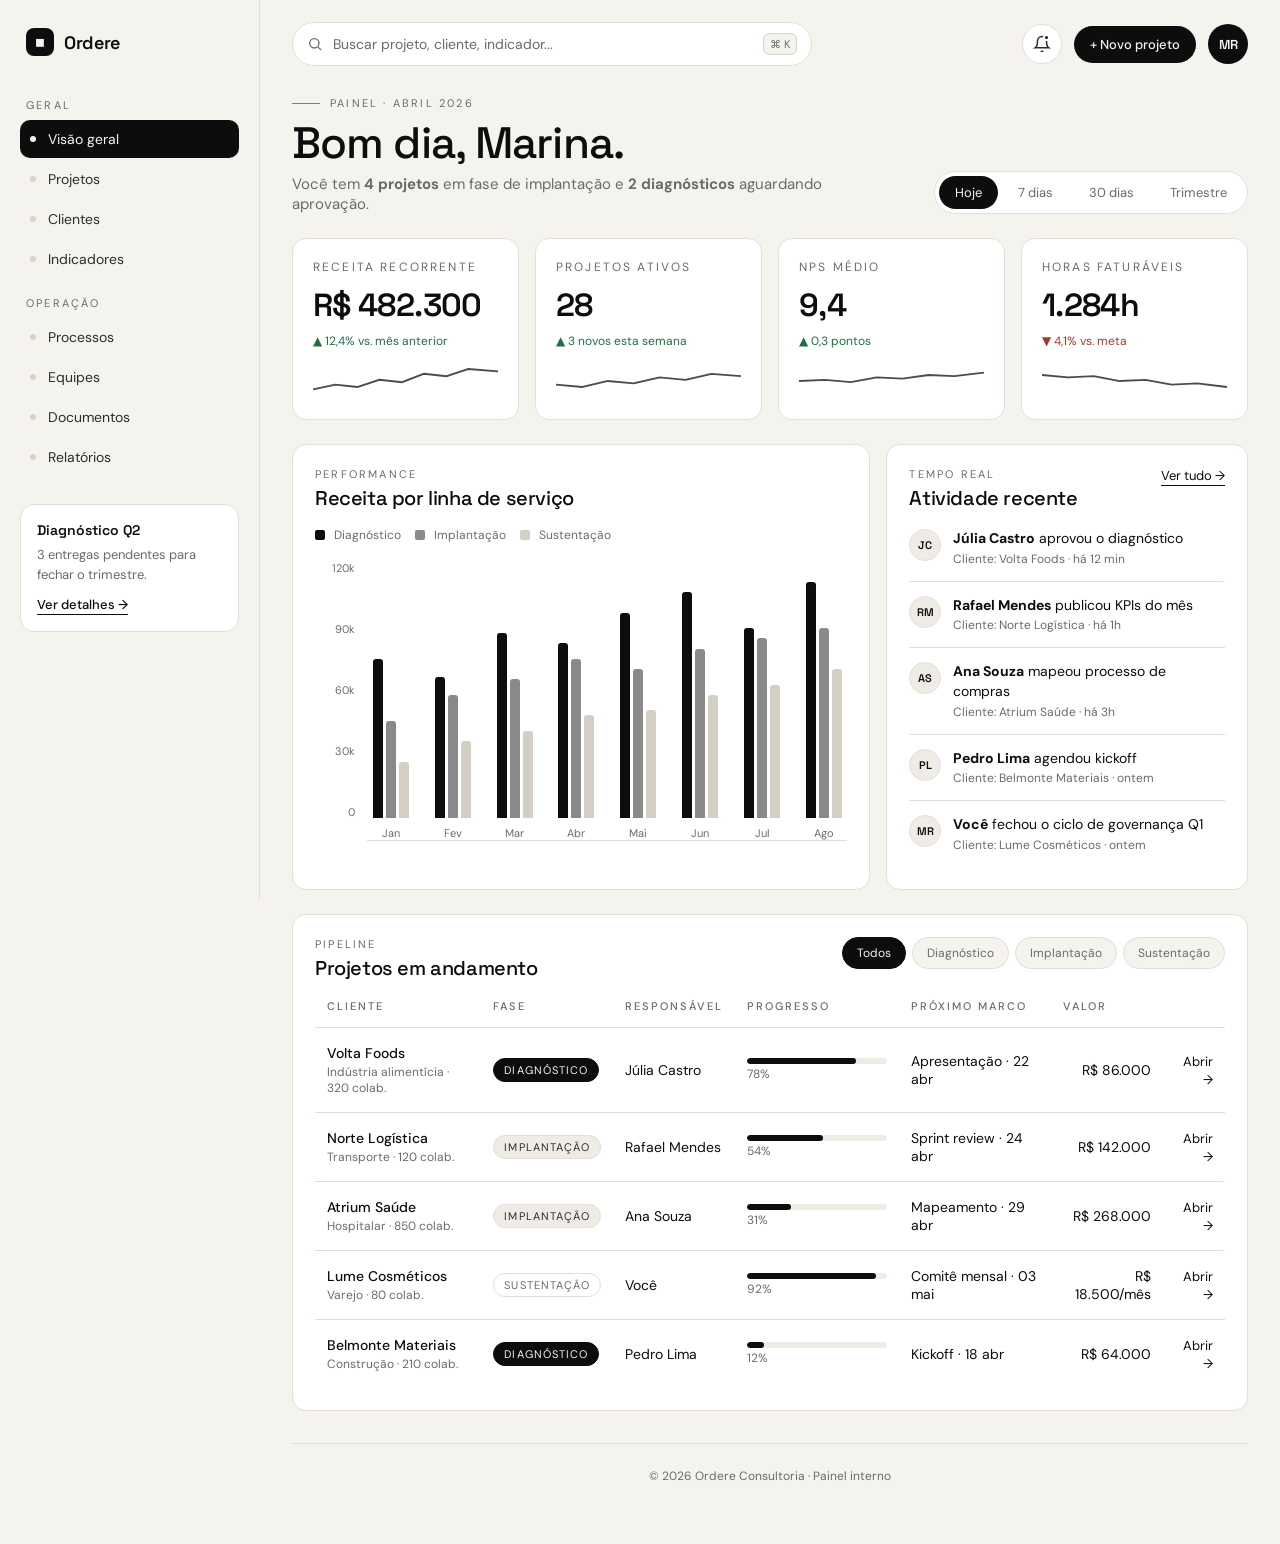
==== desboard.html @ 83d7f64b "feat: primeiro commit do projeto" ====
<!DOCTYPE html>
<html lang="pt-BR">
<head>
  <meta charset="UTF-8" />
  <meta name="viewport" content="width=device-width, initial-scale=1.0" />
  <title>Ordere — Dashboard</title>
  <link rel="preconnect" href="https://fonts.googleapis.com">
  <link rel="preconnect" href="https://fonts.gstatic.com" crossorigin>
  <link href="https://fonts.googleapis.com/css2?family=DM+Sans:wght@400;500;600&family=Space+Grotesk:wght@400;500;600;700&display=swap" rel="stylesheet">
  <link rel="stylesheet" href="css/desboard.css" />
</head>
<body>
  <div class="app">
    <!-- Sidebar -->
    <aside class="sidebar">
      <div class="brand">
        <div class="brand-mark">◼</div>
        <span class="brand-name">Ordere</span>
      </div>

      <div class="side-section">
        <div class="side-label">Geral</div>
        <nav class="side-nav">
          <a href="#" class="side-link active">
            <span class="dot"></span> Visão geral
          </a>
          <a href="#" class="side-link">
            <span class="dot"></span> Projetos
          </a>
          <a href="#" class="side-link">
            <span class="dot"></span> Clientes
          </a>
          <a href="#" class="side-link">
            <span class="dot"></span> Indicadores
          </a>
        </nav>
      </div>

      <div class="side-section">
        <div class="side-label">Operação</div>
        <nav class="side-nav">
          <a href="#" class="side-link">
            <span class="dot"></span> Processos
          </a>
          <a href="#" class="side-link">
            <span class="dot"></span> Equipes
          </a>
          <a href="#" class="side-link">
            <span class="dot"></span> Documentos
          </a>
          <a href="#" class="side-link">
            <span class="dot"></span> Relatórios
          </a>
        </nav>
      </div>

      <div class="side-card">
        <div class="side-card-title">Diagnóstico Q2</div>
        <p class="side-card-text">3 entregas pendentes para fechar o trimestre.</p>
        <a href="#" class="side-card-link">Ver detalhes →</a>
      </div>
    </aside>

    <!-- Main -->
    <main class="main">
      <!-- Topbar -->
      <header class="topbar">
        <div class="search">
          <svg width="16" height="16" viewBox="0 0 24 24" fill="none" stroke="currentColor" stroke-width="2">
            <circle cx="11" cy="11" r="7"/><path d="m21 21-4.3-4.3"/>
          </svg>
          <input type="text" placeholder="Buscar projeto, cliente, indicador..." />
          <kbd>⌘ K</kbd>
        </div>
        <div class="topbar-actions">
          <button class="icon-btn" aria-label="Notificações">
            <svg width="18" height="18" viewBox="0 0 24 24" fill="none" stroke="currentColor" stroke-width="2">
              <path d="M6 8a6 6 0 0 1 12 0c0 7 3 9 3 9H3s3-2 3-9"/><path d="M10.3 21a1.94 1.94 0 0 0 3.4 0"/>
            </svg>
            <span class="badge"></span>
          </button>
          <button class="btn-primary">+ Novo projeto</button>
          <div class="avatar">MR</div>
        </div>
      </header>

      <!-- Page header -->
      <section class="page-header">
        <div>
          <div class="eyebrow"><span class="rule"></span> Painel · Abril 2026</div>
          <h1 class="page-title">Bom dia, Marina.</h1>
          <p class="page-sub">Você tem <strong>4 projetos</strong> em fase de implantação e <strong>2 diagnósticos</strong> aguardando aprovação.</p>
        </div>
        <div class="page-tabs">
          <button class="tab active">Hoje</button>
          <button class="tab">7 dias</button>
          <button class="tab">30 dias</button>
          <button class="tab">Trimestre</button>
        </div>
      </section>

      <!-- KPI Grid -->
      <section class="kpi-grid">
        <article class="kpi">
          <div class="kpi-label">Receita recorrente</div>
          <div class="kpi-value">R$ 482.300</div>
          <div class="kpi-delta up">▲ 12,4% vs. mês anterior</div>
          <svg class="spark" viewBox="0 0 100 30" preserveAspectRatio="none">
            <polyline points="0,22 12,18 24,20 36,14 48,16 60,9 72,11 84,5 100,7" fill="none" stroke="currentColor" stroke-width="1.5"/>
          </svg>
        </article>

        <article class="kpi">
          <div class="kpi-label">Projetos ativos</div>
          <div class="kpi-value">28</div>
          <div class="kpi-delta up">▲ 3 novos esta semana</div>
          <svg class="spark" viewBox="0 0 100 30" preserveAspectRatio="none">
            <polyline points="0,18 14,20 28,15 42,17 56,12 70,14 84,9 100,11" fill="none" stroke="currentColor" stroke-width="1.5"/>
          </svg>
        </article>

        <article class="kpi">
          <div class="kpi-label">NPS médio</div>
          <div class="kpi-value">9,4</div>
          <div class="kpi-delta up">▲ 0,3 pontos</div>
          <svg class="spark" viewBox="0 0 100 30" preserveAspectRatio="none">
            <polyline points="0,15 14,14 28,16 42,12 56,13 70,10 84,11 100,8" fill="none" stroke="currentColor" stroke-width="1.5"/>
          </svg>
        </article>

        <article class="kpi">
          <div class="kpi-label">Horas faturáveis</div>
          <div class="kpi-value">1.284h</div>
          <div class="kpi-delta down">▼ 4,1% vs. meta</div>
          <svg class="spark" viewBox="0 0 100 30" preserveAspectRatio="none">
            <polyline points="0,10 14,12 28,11 42,15 56,14 70,18 84,17 100,20" fill="none" stroke="currentColor" stroke-width="1.5"/>
          </svg>
        </article>
      </section>

      <!-- Two-column -->
      <section class="cols">
        <!-- Chart card -->
        <article class="card chart-card">
          <header class="card-head">
            <div>
              <div class="card-eyebrow">Performance</div>
              <h2 class="card-title">Receita por linha de serviço</h2>
            </div>
            <div class="legend">
              <span><i style="background:#0d0d0d"></i> Diagnóstico</span>
              <span><i style="background:#8a8a8a"></i> Implantação</span>
              <span><i style="background:#d4cfc4"></i> Sustentação</span>
            </div>
          </header>

          <div class="chart">
            <div class="y-axis">
              <span>120k</span><span>90k</span><span>60k</span><span>30k</span><span>0</span>
            </div>
            <div class="bars">
              <div class="bar-group"><div class="bar" style="--h:62%;background:#0d0d0d"></div><div class="bar" style="--h:38%;background:#8a8a8a"></div><div class="bar" style="--h:22%;background:#d4cfc4"></div><span class="x">Jan</span></div>
              <div class="bar-group"><div class="bar" style="--h:55%;background:#0d0d0d"></div><div class="bar" style="--h:48%;background:#8a8a8a"></div><div class="bar" style="--h:30%;background:#d4cfc4"></div><span class="x">Fev</span></div>
              <div class="bar-group"><div class="bar" style="--h:72%;background:#0d0d0d"></div><div class="bar" style="--h:54%;background:#8a8a8a"></div><div class="bar" style="--h:34%;background:#d4cfc4"></div><span class="x">Mar</span></div>
              <div class="bar-group"><div class="bar" style="--h:68%;background:#0d0d0d"></div><div class="bar" style="--h:62%;background:#8a8a8a"></div><div class="bar" style="--h:40%;background:#d4cfc4"></div><span class="x">Abr</span></div>
              <div class="bar-group"><div class="bar" style="--h:80%;background:#0d0d0d"></div><div class="bar" style="--h:58%;background:#8a8a8a"></div><div class="bar" style="--h:42%;background:#d4cfc4"></div><span class="x">Mai</span></div>
              <div class="bar-group"><div class="bar" style="--h:88%;background:#0d0d0d"></div><div class="bar" style="--h:66%;background:#8a8a8a"></div><div class="bar" style="--h:48%;background:#d4cfc4"></div><span class="x">Jun</span></div>
              <div class="bar-group"><div class="bar" style="--h:74%;background:#0d0d0d"></div><div class="bar" style="--h:70%;background:#8a8a8a"></div><div class="bar" style="--h:52%;background:#d4cfc4"></div><span class="x">Jul</span></div>
              <div class="bar-group"><div class="bar" style="--h:92%;background:#0d0d0d"></div><div class="bar" style="--h:74%;background:#8a8a8a"></div><div class="bar" style="--h:58%;background:#d4cfc4"></div><span class="x">Ago</span></div>
            </div>
          </div>
        </article>

        <!-- Activity -->
        <article class="card activity-card">
          <header class="card-head">
            <div>
              <div class="card-eyebrow">Tempo real</div>
              <h2 class="card-title">Atividade recente</h2>
            </div>
            <a href="#" class="card-link">Ver tudo →</a>
          </header>

          <ul class="activity">
            <li>
              <div class="ava">JC</div>
              <div>
                <div class="act-title"><strong>Júlia Castro</strong> aprovou o diagnóstico</div>
                <div class="act-meta">Cliente: Volta Foods · há 12 min</div>
              </div>
            </li>
            <li>
              <div class="ava">RM</div>
              <div>
                <div class="act-title"><strong>Rafael Mendes</strong> publicou KPIs do mês</div>
                <div class="act-meta">Cliente: Norte Logística · há 1h</div>
              </div>
            </li>
            <li>
              <div class="ava">AS</div>
              <div>
                <div class="act-title"><strong>Ana Souza</strong> mapeou processo de compras</div>
                <div class="act-meta">Cliente: Atrium Saúde · há 3h</div>
              </div>
            </li>
            <li>
              <div class="ava">PL</div>
              <div>
                <div class="act-title"><strong>Pedro Lima</strong> agendou kickoff</div>
                <div class="act-meta">Cliente: Belmonte Materiais · ontem</div>
              </div>
            </li>
            <li>
              <div class="ava">MR</div>
              <div>
                <div class="act-title"><strong>Você</strong> fechou o ciclo de governança Q1</div>
                <div class="act-meta">Cliente: Lume Cosméticos · ontem</div>
              </div>
            </li>
          </ul>
        </article>
      </section>

      <!-- Projects table -->
      <section class="card">
        <header class="card-head">
          <div>
            <div class="card-eyebrow">Pipeline</div>
            <h2 class="card-title">Projetos em andamento</h2>
          </div>
          <div class="filters">
            <button class="chip active">Todos</button>
            <button class="chip">Diagnóstico</button>
            <button class="chip">Implantação</button>
            <button class="chip">Sustentação</button>
          </div>
        </header>

        <div class="table-wrap">
          <table class="table">
            <thead>
              <tr>
                <th>Cliente</th>
                <th>Fase</th>
                <th>Responsável</th>
                <th>Progresso</th>
                <th>Próximo marco</th>
                <th class="num">Valor</th>
                <th></th>
              </tr>
            </thead>
            <tbody>
              <tr>
                <td>
                  <div class="cell-strong">Volta Foods</div>
                  <div class="cell-sub">Indústria alimentícia · 320 colab.</div>
                </td>
                <td><span class="tag tag-dark">Diagnóstico</span></td>
                <td>Júlia Castro</td>
                <td><div class="progress"><span style="width:78%"></span></div><div class="cell-sub">78%</div></td>
                <td>Apresentação · 22 abr</td>
                <td class="num">R$ 86.000</td>
                <td class="num"><a href="#" class="row-link">Abrir →</a></td>
              </tr>
              <tr>
                <td>
                  <div class="cell-strong">Norte Logística</div>
                  <div class="cell-sub">Transporte · 120 colab.</div>
                </td>
                <td><span class="tag">Implantação</span></td>
                <td>Rafael Mendes</td>
                <td><div class="progress"><span style="width:54%"></span></div><div class="cell-sub">54%</div></td>
                <td>Sprint review · 24 abr</td>
                <td class="num">R$ 142.000</td>
                <td class="num"><a href="#" class="row-link">Abrir →</a></td>
              </tr>
              <tr>
                <td>
                  <div class="cell-strong">Atrium Saúde</div>
                  <div class="cell-sub">Hospitalar · 850 colab.</div>
                </td>
                <td><span class="tag">Implantação</span></td>
                <td>Ana Souza</td>
                <td><div class="progress"><span style="width:31%"></span></div><div class="cell-sub">31%</div></td>
                <td>Mapeamento · 29 abr</td>
                <td class="num">R$ 268.000</td>
                <td class="num"><a href="#" class="row-link">Abrir →</a></td>
              </tr>
              <tr>
                <td>
                  <div class="cell-strong">Lume Cosméticos</div>
                  <div class="cell-sub">Varejo · 80 colab.</div>
                </td>
                <td><span class="tag tag-soft">Sustentação</span></td>
                <td>Você</td>
                <td><div class="progress"><span style="width:92%"></span></div><div class="cell-sub">92%</div></td>
                <td>Comitê mensal · 03 mai</td>
                <td class="num">R$ 18.500/mês</td>
                <td class="num"><a href="#" class="row-link">Abrir →</a></td>
              </tr>
              <tr>
                <td>
                  <div class="cell-strong">Belmonte Materiais</div>
                  <div class="cell-sub">Construção · 210 colab.</div>
                </td>
                <td><span class="tag tag-dark">Diagnóstico</span></td>
                <td>Pedro Lima</td>
                <td><div class="progress"><span style="width:12%"></span></div><div class="cell-sub">12%</div></td>
                <td>Kickoff · 18 abr</td>
                <td class="num">R$ 64.000</td>
                <td class="num"><a href="#" class="row-link">Abrir →</a></td>
              </tr>
            </tbody>
          </table>
        </div>
      </section>

      <footer class="foot">
        © 2026 Ordere Consultoria · Painel interno
      </footer>
    </main>
  </div>
</body>
</html>
---- css/desboard.css ----
/* Ordere Dashboard — Paper & Ink */
* { box-sizing: border-box; margin: 0; padding: 0; }

:root {
  --bg: #f5f3ee;
  --bg-2: #efece5;
  --card: #ffffff;
  --ink: #0d0d0d;
  --ink-2: #2d2d2d;
  --muted: #6b6b66;
  --hairline: #e3dfd6;
  --hairline-2: #d8d3c8;
  --accent: #ffffff;
  --good: #1f6f43;
  --bad: #a23a2a;
  --radius: 14px;
  --font-display: "Space Grotesk", system-ui, sans-serif;
  --font-body: "DM Sans", system-ui, sans-serif;
}

html, body { background: var(--bg); color: var(--ink); font-family: var(--font-body); -webkit-font-smoothing: antialiased; }
body { min-height: 100vh; }
a { color: inherit; text-decoration: none; }
button { font: inherit; cursor: pointer; border: 0; background: transparent; color: inherit; }
input { font: inherit; outline: none; border: 0; background: transparent; color: inherit; }

h1, h2, h3, .font-display { font-family: var(--font-display); letter-spacing: -0.02em; }

/* Layout */
.app {
  display: grid;
  grid-template-columns: 260px 1fr;
  min-height: 100vh;
}

/* Sidebar */
.sidebar {
  border-right: 1px solid var(--hairline);
  padding: 24px 20px;
  position: sticky;
  top: 0;
  height: 100vh;
  overflow-y: auto;
  background: var(--bg);
}
.brand { display: flex; align-items: center; gap: 10px; padding: 4px 6px 24px; }
.brand-mark {
  width: 28px; height: 28px; display: grid; place-items: center;
  background: var(--ink); color: var(--bg); border-radius: 8px;
  font-size: 12px;
}
.brand-name { font-family: var(--font-display); font-weight: 600; font-size: 18px; letter-spacing: -0.02em; }

.side-section { margin-top: 18px; }
.side-label {
  font-size: 11px; text-transform: uppercase; letter-spacing: 0.2em;
  color: var(--muted); padding: 0 6px 8px;
}
.side-nav { display: flex; flex-direction: column; gap: 2px; }
.side-link {
  display: flex; align-items: center; gap: 12px;
  padding: 10px 10px; border-radius: 10px;
  color: var(--ink-2); font-size: 14px;
  transition: background .15s ease, color .15s ease;
}
.side-link .dot {
  width: 6px; height: 6px; border-radius: 50%;
  background: var(--hairline-2);
}
.side-link:hover { background: var(--bg-2); color: var(--ink); }
.side-link.active { background: var(--ink); color: var(--bg); }
.side-link.active .dot { background: var(--bg); }

.side-card {
  margin-top: 28px;
  border: 1px solid var(--hairline);
  background: var(--card);
  border-radius: var(--radius);
  padding: 16px;
}
.side-card-title { font-family: var(--font-display); font-weight: 600; font-size: 14px; }
.side-card-text { color: var(--muted); font-size: 13px; margin-top: 6px; line-height: 1.5; }
.side-card-link { display: inline-block; margin-top: 12px; font-size: 13px; font-weight: 500; border-bottom: 1px solid var(--ink); padding-bottom: 1px; }

/* Main */
.main {
  padding: 22px 32px 60px;
  display: flex; flex-direction: column; gap: 24px;
  min-width: 0;
}

/* Topbar */
.topbar {
  display: flex; align-items: center; justify-content: space-between; gap: 16px;
  padding-bottom: 6px;
}
.search {
  flex: 1; max-width: 520px;
  display: flex; align-items: center; gap: 10px;
  background: var(--card);
  border: 1px solid var(--hairline);
  border-radius: 999px;
  padding: 10px 14px;
  color: var(--muted);
}
.search input { flex: 1; color: var(--ink); font-size: 14px; }
.search input::placeholder { color: var(--muted); }
.search kbd {
  font-family: var(--font-body);
  font-size: 11px;
  padding: 3px 6px;
  border: 1px solid var(--hairline-2);
  border-radius: 6px;
  color: var(--muted);
  background: var(--bg);
}

.topbar-actions { display: flex; align-items: center; gap: 12px; }
.icon-btn {
  position: relative;
  width: 40px; height: 40px;
  display: grid; place-items: center;
  background: var(--card); border: 1px solid var(--hairline);
  border-radius: 999px; color: var(--ink-2);
  transition: background .15s;
}
.icon-btn:hover { background: var(--bg-2); }
.icon-btn .badge {
  position: absolute; top: 9px; right: 11px;
  width: 7px; height: 7px; border-radius: 50%;
  background: var(--ink);
  border: 2px solid var(--card);
}
.btn-primary {
  background: var(--ink); color: var(--bg);
  padding: 10px 16px; border-radius: 999px;
  font-size: 13px; font-weight: 500;
  transition: opacity .15s;
}
.btn-primary:hover { opacity: 0.9; }
.avatar {
  width: 40px; height: 40px; border-radius: 50%;
  background: var(--ink); color: var(--bg);
  display: grid; place-items: center;
  font-family: var(--font-display); font-weight: 600; font-size: 13px;
}

/* Page header */
.page-header {
  display: flex; align-items: flex-end; justify-content: space-between;
  gap: 24px; flex-wrap: wrap;
}
.eyebrow {
  display: flex; align-items: center; gap: 10px;
  font-size: 11px; text-transform: uppercase; letter-spacing: 0.2em;
  color: var(--muted);
}
.eyebrow .rule { display: inline-block; width: 28px; height: 1px; background: var(--ink); opacity: 0.5; }
.page-title {
  font-size: clamp(28px, 4vw, 44px);
  font-weight: 500;
  margin-top: 10px;
  line-height: 1.05;
}
.page-sub { color: var(--muted); margin-top: 8px; font-size: 15px; max-width: 560px; }
.page-tabs {
  display: flex; gap: 4px;
  background: var(--card);
  border: 1px solid var(--hairline);
  border-radius: 999px;
  padding: 4px;
}
.tab {
  padding: 8px 16px; border-radius: 999px;
  font-size: 13px; color: var(--muted);
}
.tab.active { background: var(--ink); color: var(--bg); }

/* KPI grid */
.kpi-grid {
  display: grid;
  grid-template-columns: repeat(4, 1fr);
  gap: 16px;
}
.kpi {
  background: var(--card);
  border: 1px solid var(--hairline);
  border-radius: var(--radius);
  padding: 20px;
  display: flex; flex-direction: column; gap: 8px;
  position: relative;
  overflow: hidden;
}
.kpi-label { font-size: 12px; text-transform: uppercase; letter-spacing: 0.18em; color: var(--muted); }
.kpi-value { font-family: var(--font-display); font-size: 32px; font-weight: 600; letter-spacing: -0.02em; margin-top: 2px; }
.kpi-delta { font-size: 12px; color: var(--muted); }
.kpi-delta.up { color: var(--good); }
.kpi-delta.down { color: var(--bad); }
.spark {
  width: 100%; height: 36px; margin-top: 6px;
  color: var(--ink-2); opacity: 0.85;
}

/* Two columns */
.cols {
  display: grid;
  grid-template-columns: 1.6fr 1fr;
  gap: 16px;
}

/* Card */
.card {
  background: var(--card);
  border: 1px solid var(--hairline);
  border-radius: var(--radius);
  padding: 22px;
}
.card-head {
  display: flex; align-items: flex-start; justify-content: space-between;
  gap: 16px; flex-wrap: wrap;
  margin-bottom: 18px;
}
.card-eyebrow {
  font-size: 11px; text-transform: uppercase; letter-spacing: 0.2em;
  color: var(--muted); margin-bottom: 4px;
}
.card-title { font-family: var(--font-display); font-size: 20px; font-weight: 500; }
.card-link { font-size: 13px; color: var(--ink); border-bottom: 1px solid var(--ink); padding-bottom: 1px; }

.legend { display: flex; gap: 14px; font-size: 12px; color: var(--muted); flex-wrap: wrap; }
.legend i { display: inline-block; width: 10px; height: 10px; border-radius: 2px; margin-right: 6px; vertical-align: -1px; }

/* Chart */
.chart {
  display: grid;
  grid-template-columns: 40px 1fr;
  gap: 12px;
  height: 280px;
}
.y-axis {
  display: flex; flex-direction: column; justify-content: space-between;
  font-size: 11px; color: var(--muted);
  text-align: right;
  padding-bottom: 22px;
}
.bars {
  display: grid;
  grid-template-columns: repeat(8, 1fr);
  align-items: end;
  gap: 14px;
  padding-bottom: 22px;
  border-bottom: 1px solid var(--hairline);
  position: relative;
}
.bar-group {
  display: flex; align-items: end; justify-content: center; gap: 3px;
  height: 100%;
  position: relative;
}
.bar {
  width: 10px;
  height: var(--h);
  border-radius: 3px 3px 0 0;
  transition: opacity .15s;
}
.bar:hover { opacity: 0.75; }
.bar-group .x {
  position: absolute; bottom: -22px;
  font-size: 11px; color: var(--muted);
}

/* Activity */
.activity { list-style: none; display: flex; flex-direction: column; }
.activity li {
  display: flex; gap: 12px; align-items: flex-start;
  padding: 14px 0;
  border-top: 1px solid var(--hairline);
}
.activity li:first-child { border-top: 0; padding-top: 0; }
.ava {
  width: 32px; height: 32px; border-radius: 50%;
  background: var(--bg-2); color: var(--ink);
  display: grid; place-items: center;
  font-size: 11px; font-weight: 600;
  font-family: var(--font-display);
  border: 1px solid var(--hairline);
  flex-shrink: 0;
}
.act-title { font-size: 14px; line-height: 1.4; }
.act-meta { font-size: 12px; color: var(--muted); margin-top: 2px; }

/* Filters / chips */
.filters { display: flex; gap: 6px; flex-wrap: wrap; }
.chip {
  padding: 7px 14px; border-radius: 999px;
  font-size: 12px; color: var(--muted);
  border: 1px solid var(--hairline);
  background: var(--bg);
}
.chip.active { background: var(--ink); color: var(--bg); border-color: var(--ink); }

/* Table */
.table-wrap { overflow-x: auto; }
.table {
  width: 100%;
  border-collapse: collapse;
  font-size: 14px;
  min-width: 760px;
}
.table thead th {
  text-align: left;
  font-size: 11px;
  text-transform: uppercase;
  letter-spacing: 0.18em;
  color: var(--muted);
  font-weight: 500;
  padding: 0 12px 14px;
  border-bottom: 1px solid var(--hairline);
}
.table tbody td {
  padding: 16px 12px;
  border-bottom: 1px solid var(--hairline);
  vertical-align: middle;
}
.table tbody tr:last-child td { border-bottom: 0; }
.table tbody tr:hover { background: var(--bg-2); }
.cell-strong { font-weight: 500; }
.cell-sub { color: var(--muted); font-size: 12px; margin-top: 2px; }
.num { text-align: right; font-variant-numeric: tabular-nums; }
.row-link { font-size: 13px; }

.tag {
  display: inline-block; font-size: 11px;
  padding: 4px 10px; border-radius: 999px;
  background: var(--bg-2); color: var(--ink-2);
  border: 1px solid var(--hairline);
  text-transform: uppercase; letter-spacing: 0.1em;
}
.tag-dark { background: var(--ink); color: var(--bg); border-color: var(--ink); }
.tag-soft { background: transparent; color: var(--muted); }

.progress {
  width: 140px; height: 6px;
  background: var(--bg-2);
  border-radius: 999px;
  overflow: hidden;
}
.progress span {
  display: block; height: 100%;
  background: var(--ink);
  border-radius: 999px;
}

.foot {
  text-align: center;
  font-size: 12px;
  color: var(--muted);
  padding-top: 24px;
  border-top: 1px solid var(--hairline);
  margin-top: 8px;
}

/* Responsive */
@media (max-width: 1100px) {
  .kpi-grid { grid-template-columns: repeat(2, 1fr); }
  .cols { grid-template-columns: 1fr; }
}
@media (max-width: 820px) {
  .app { grid-template-columns: 1fr; }
  .sidebar {
    position: static; height: auto;
    border-right: 0; border-bottom: 1px solid var(--hairline);
  }
  .main { padding: 18px 18px 40px; }
  .search { max-width: none; }
  .search kbd { display: none; }
  .topbar-actions .btn-primary { display: none; }
}
@media (max-width: 520px) {
  .kpi-grid { grid-template-columns: 1fr; }
  .page-tabs { width: 100%; overflow-x: auto; }
  .chart { height: 220px; }
}
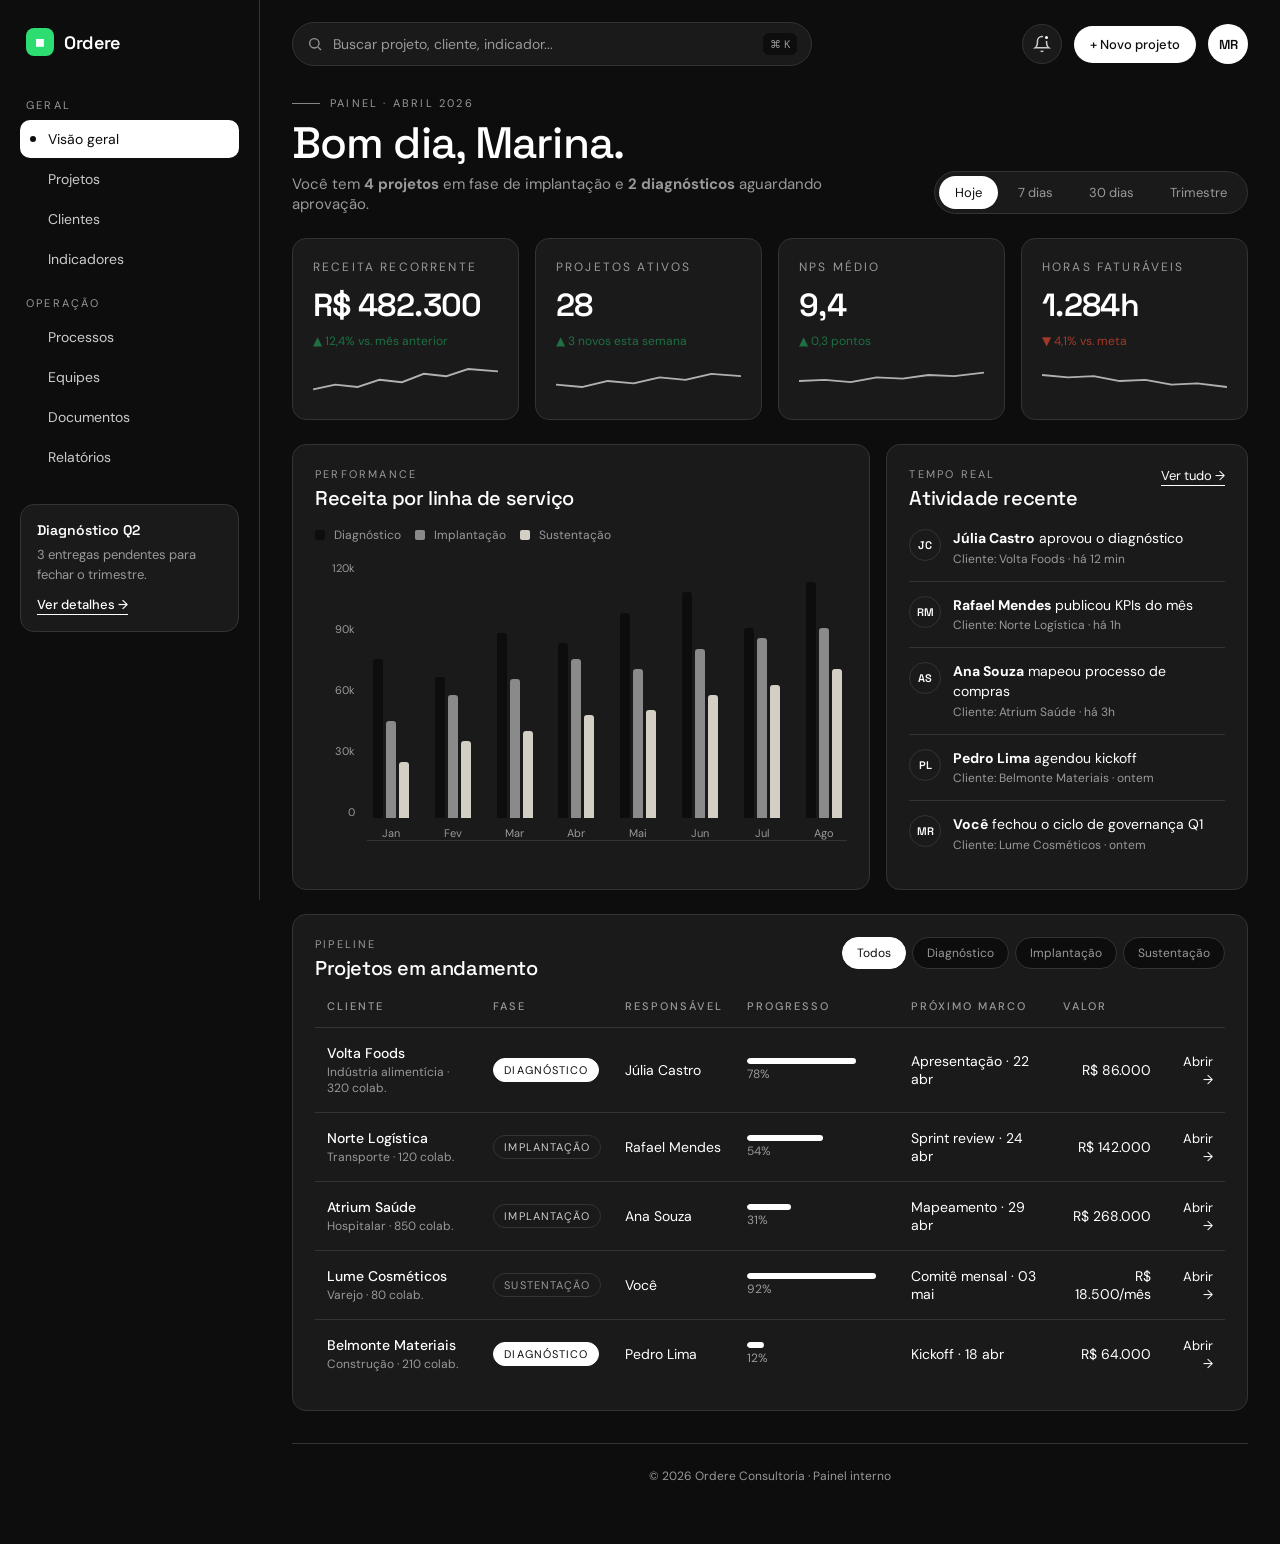
==== commit f1fe4249: "feat: status OK" ====
--- a/desboard.html
+++ b/desboard.html
@@ -7,7 +7,7 @@
   <link rel="preconnect" href="https://fonts.googleapis.com">
   <link rel="preconnect" href="https://fonts.gstatic.com" crossorigin>
   <link href="https://fonts.googleapis.com/css2?family=DM+Sans:wght@400;500;600&family=Space+Grotesk:wght@400;500;600;700&display=swap" rel="stylesheet">
-  <link rel="stylesheet" href="css/desboard.css" />
+  <link rel="stylesheet" href="css/desboard2.css" />
 </head>
 <body>
   <div class="app">
--- a/css/desboard2.css
+++ b/css/desboard2.css
@@ -0,0 +1,759 @@
+/* Ordere Dashboard — Paper & Ink */
+* {
+  box-sizing: border-box;
+  margin: 0;
+  padding: 0;
+}
+
+:root {
+  --bg: #0d0d0d;
+  --bg-2: #1a1a1a;
+  --card: #1a1a1a;
+  --ink: #ffffff;
+  --ink-2: #cccccc;
+  --muted: #999999;
+  --hairline: #333333;
+  --hairline-2: #0d0d0d;
+  --accent: #0d0d0d;
+  --good: #1f6f43;
+  --bad: #a23a2a;
+  --radius: 14px;
+  --font-display: "Space Grotesk", system-ui, sans-serif;
+  --font-body: "DM Sans", system-ui, sans-serif;
+}
+
+html,
+body {
+  background: var(--bg);
+  color: var(--ink);
+  font-family: var(--font-body);
+  -webkit-font-smoothing: antialiased;
+}
+
+body {
+  min-height: 100vh;
+}
+
+a {
+  color: inherit;
+  text-decoration: none;
+}
+
+button {
+  font: inherit;
+  cursor: pointer;
+  border: 0;
+  background: transparent;
+  color: inherit;
+}
+
+input {
+  font: inherit;
+  outline: none;
+  border: 0;
+  background: transparent;
+  color: inherit;
+}
+
+h1,
+h2,
+h3,
+.font-display {
+  font-family: var(--font-display);
+  letter-spacing: -0.02em;
+}
+
+/* Layout */
+.app {
+  display: grid;
+  grid-template-columns: 260px 1fr;
+  min-height: 100vh;
+}
+
+/* Sidebar */
+.sidebar {
+  border-right: 1px solid var(--hairline);
+  padding: 24px 20px;
+  position: sticky;
+  top: 0;
+  height: 100vh;
+  overflow-y: auto;
+  background: var(--bg);
+}
+
+.brand {
+  display: flex;
+  align-items: center;
+  gap: 10px;
+  padding: 4px 6px 24px;
+}
+
+.brand-mark {
+  width: 28px;
+  height: 28px;
+  display: grid;
+  place-items: center;
+  background: #2DDD71;
+  color: white;
+  border-radius: 8px;
+  font-size: 12px;
+}
+
+.brand-name {
+  font-family: var(--font-display);
+  font-weight: 600;
+  font-size: 18px;
+  letter-spacing: -0.02em;
+}
+
+.side-section {
+  margin-top: 18px;
+}
+
+.side-label {
+  font-size: 11px;
+  text-transform: uppercase;
+  letter-spacing: 0.2em;
+  color: var(--muted);
+  padding: 0 6px 8px;
+}
+
+.side-nav {
+  display: flex;
+  flex-direction: column;
+  gap: 2px;
+}
+
+.side-link {
+  display: flex;
+  align-items: center;
+  gap: 12px;
+  padding: 10px 10px;
+  border-radius: 10px;
+  color: var(--ink-2);
+  font-size: 14px;
+  transition: background .15s ease, color .15s ease;
+}
+
+.side-link .dot {
+  width: 6px;
+  height: 6px;
+  border-radius: 50%;
+  background: var(--hairline-2);
+}
+
+.side-link:hover {
+  background: var(--bg-2);
+  color: var(--ink);
+}
+
+.side-link.active {
+  background: var(--ink);
+  color: var(--bg);
+}
+
+.side-link.active .dot {
+  background: var(--bg);
+}
+
+.side-card {
+  margin-top: 28px;
+  border: 1px solid var(--hairline);
+  background: var(--card);
+  border-radius: var(--radius);
+  padding: 16px;
+}
+
+.side-card-title {
+  font-family: var(--font-display);
+  font-weight: 600;
+  font-size: 14px;
+}
+
+.side-card-text {
+  color: var(--muted);
+  font-size: 13px;
+  margin-top: 6px;
+  line-height: 1.5;
+}
+
+.side-card-link {
+  display: inline-block;
+  margin-top: 12px;
+  font-size: 13px;
+  font-weight: 500;
+  border-bottom: 1px solid var(--ink);
+  padding-bottom: 1px;
+}
+
+/* Main */
+.main {
+  padding: 22px 32px 60px;
+  display: flex;
+  flex-direction: column;
+  gap: 24px;
+  min-width: 0;
+}
+
+/* Topbar */
+.topbar {
+  display: flex;
+  align-items: center;
+  justify-content: space-between;
+  gap: 16px;
+  padding-bottom: 6px;
+}
+
+.search {
+  flex: 1;
+  max-width: 520px;
+  display: flex;
+  align-items: center;
+  gap: 10px;
+  background: var(--card);
+  border: 1px solid var(--hairline);
+  border-radius: 999px;
+  padding: 10px 14px;
+  color: var(--muted);
+}
+
+.search input {
+  flex: 1;
+  color: var(--ink);
+  font-size: 14px;
+}
+
+.search input::placeholder {
+  color: var(--muted);
+}
+
+.search kbd {
+  font-family: var(--font-body);
+  font-size: 11px;
+  padding: 3px 6px;
+  border: 1px solid var(--hairline-2);
+  border-radius: 6px;
+  color: var(--muted);
+  background: var(--bg);
+}
+
+.topbar-actions {
+  display: flex;
+  align-items: center;
+  gap: 12px;
+}
+
+.icon-btn {
+  position: relative;
+  width: 40px;
+  height: 40px;
+  display: grid;
+  place-items: center;
+  background: var(--card);
+  border: 1px solid var(--hairline);
+  border-radius: 999px;
+  color: var(--ink-2);
+  transition: background .15s;
+}
+
+.icon-btn:hover {
+  background: var(--bg-2);
+}
+
+.icon-btn .badge {
+  position: absolute;
+  top: 9px;
+  right: 11px;
+  width: 7px;
+  height: 7px;
+  border-radius: 50%;
+  background: var(--ink);
+  border: 2px solid var(--card);
+}
+
+.btn-primary {
+  background: var(--ink);
+  color: var(--bg);
+  padding: 10px 16px;
+  border-radius: 999px;
+  font-size: 13px;
+  font-weight: 500;
+  transition: opacity .15s;
+}
+
+.btn-primary:hover {
+  opacity: 0.9;
+}
+
+.avatar {
+  width: 40px;
+  height: 40px;
+  border-radius: 50%;
+  background: var(--ink);
+  color: var(--bg);
+  display: grid;
+  place-items: center;
+  font-family: var(--font-display);
+  font-weight: 600;
+  font-size: 13px;
+}
+
+/* Page header */
+.page-header {
+  display: flex;
+  align-items: flex-end;
+  justify-content: space-between;
+  gap: 24px;
+  flex-wrap: wrap;
+}
+
+.eyebrow {
+  display: flex;
+  align-items: center;
+  gap: 10px;
+  font-size: 11px;
+  text-transform: uppercase;
+  letter-spacing: 0.2em;
+  color: var(--muted);
+}
+
+.eyebrow .rule {
+  display: inline-block;
+  width: 28px;
+  height: 1px;
+  background: var(--ink);
+  opacity: 0.5;
+}
+
+.page-title {
+  font-size: clamp(28px, 4vw, 44px);
+  font-weight: 500;
+  margin-top: 10px;
+  line-height: 1.05;
+}
+
+.page-sub {
+  color: var(--muted);
+  margin-top: 8px;
+  font-size: 15px;
+  max-width: 560px;
+}
+
+.page-tabs {
+  display: flex;
+  gap: 4px;
+  background: var(--card);
+  border: 1px solid var(--hairline);
+  border-radius: 999px;
+  padding: 4px;
+}
+
+.tab {
+  padding: 8px 16px;
+  border-radius: 999px;
+  font-size: 13px;
+  color: var(--muted);
+}
+
+.tab.active {
+  background: var(--ink);
+  color: var(--bg);
+}
+
+/* KPI grid */
+.kpi-grid {
+  display: grid;
+  grid-template-columns: repeat(4, 1fr);
+  gap: 16px;
+}
+
+.kpi {
+  background: var(--card);
+  border: 1px solid var(--hairline);
+  border-radius: var(--radius);
+  padding: 20px;
+  display: flex;
+  flex-direction: column;
+  gap: 8px;
+  position: relative;
+  overflow: hidden;
+}
+
+.kpi-label {
+  font-size: 12px;
+  text-transform: uppercase;
+  letter-spacing: 0.18em;
+  color: var(--muted);
+}
+
+.kpi-value {
+  font-family: var(--font-display);
+  font-size: 32px;
+  font-weight: 600;
+  letter-spacing: -0.02em;
+  margin-top: 2px;
+}
+
+.kpi-delta {
+  font-size: 12px;
+  color: var(--muted);
+}
+
+.kpi-delta.up {
+  color: var(--good);
+}
+
+.kpi-delta.down {
+  color: var(--bad);
+}
+
+.spark {
+  width: 100%;
+  height: 36px;
+  margin-top: 6px;
+  color: var(--ink-2);
+  opacity: 0.85;
+}
+
+/* Two columns */
+.cols {
+  display: grid;
+  grid-template-columns: 1.6fr 1fr;
+  gap: 16px;
+}
+
+/* Card */
+.card {
+  background: var(--card);
+  border: 1px solid var(--hairline);
+  border-radius: var(--radius);
+  padding: 22px;
+}
+
+.card-head {
+  display: flex;
+  align-items: flex-start;
+  justify-content: space-between;
+  gap: 16px;
+  flex-wrap: wrap;
+  margin-bottom: 18px;
+}
+
+.card-eyebrow {
+  font-size: 11px;
+  text-transform: uppercase;
+  letter-spacing: 0.2em;
+  color: var(--muted);
+  margin-bottom: 4px;
+}
+
+.card-title {
+  font-family: var(--font-display);
+  font-size: 20px;
+  font-weight: 500;
+}
+
+.card-link {
+  font-size: 13px;
+  color: var(--ink);
+  border-bottom: 1px solid var(--ink);
+  padding-bottom: 1px;
+}
+
+.legend {
+  display: flex;
+  gap: 14px;
+  font-size: 12px;
+  color: var(--muted);
+  flex-wrap: wrap;
+}
+
+.legend i {
+  display: inline-block;
+  width: 10px;
+  height: 10px;
+  border-radius: 2px;
+  margin-right: 6px;
+  vertical-align: -1px;
+}
+
+/* Chart */
+.chart {
+  display: grid;
+  grid-template-columns: 40px 1fr;
+  gap: 12px;
+  height: 280px;
+}
+
+.y-axis {
+  display: flex;
+  flex-direction: column;
+  justify-content: space-between;
+  font-size: 11px;
+  color: var(--muted);
+  text-align: right;
+  padding-bottom: 22px;
+}
+
+.bars {
+  display: grid;
+  grid-template-columns: repeat(8, 1fr);
+  align-items: end;
+  gap: 14px;
+  padding-bottom: 22px;
+  border-bottom: 1px solid var(--hairline);
+  position: relative;
+}
+
+.bar-group {
+  display: flex;
+  align-items: end;
+  justify-content: center;
+  gap: 3px;
+  height: 100%;
+  position: relative;
+}
+
+.bar {
+  width: 10px;
+  height: var(--h);
+  border-radius: 3px 3px 0 0;
+  transition: opacity .15s;
+}
+
+.bar:hover {
+  opacity: 0.75;
+}
+
+.bar-group .x {
+  position: absolute;
+  bottom: -22px;
+  font-size: 11px;
+  color: var(--muted);
+}
+
+/* Activity */
+.activity {
+  list-style: none;
+  display: flex;
+  flex-direction: column;
+}
+
+.activity li {
+  display: flex;
+  gap: 12px;
+  align-items: flex-start;
+  padding: 14px 0;
+  border-top: 1px solid var(--hairline);
+}
+
+.activity li:first-child {
+  border-top: 0;
+  padding-top: 0;
+}
+
+.ava {
+  width: 32px;
+  height: 32px;
+  border-radius: 50%;
+  background: var(--bg-2);
+  color: var(--ink);
+  display: grid;
+  place-items: center;
+  font-size: 11px;
+  font-weight: 600;
+  font-family: var(--font-display);
+  border: 1px solid var(--hairline);
+  flex-shrink: 0;
+}
+
+.act-title {
+  font-size: 14px;
+  line-height: 1.4;
+}
+
+.act-meta {
+  font-size: 12px;
+  color: var(--muted);
+  margin-top: 2px;
+}
+
+/* Filters / chips */
+.filters {
+  display: flex;
+  gap: 6px;
+  flex-wrap: wrap;
+}
+
+.chip {
+  padding: 7px 14px;
+  border-radius: 999px;
+  font-size: 12px;
+  color: var(--muted);
+  border: 1px solid var(--hairline);
+  background: var(--bg);
+}
+
+.chip.active {
+  background: var(--ink);
+  color: var(--bg);
+  border-color: var(--ink);
+}
+
+/* Table */
+.table-wrap {
+  overflow-x: auto;
+}
+
+.table {
+  width: 100%;
+  border-collapse: collapse;
+  font-size: 14px;
+  min-width: 760px;
+}
+
+.table thead th {
+  text-align: left;
+  font-size: 11px;
+  text-transform: uppercase;
+  letter-spacing: 0.18em;
+  color: var(--muted);
+  font-weight: 500;
+  padding: 0 12px 14px;
+  border-bottom: 1px solid var(--hairline);
+}
+
+.table tbody td {
+  padding: 16px 12px;
+  border-bottom: 1px solid var(--hairline);
+  vertical-align: middle;
+}
+
+.table tbody tr:last-child td {
+  border-bottom: 0;
+}
+
+.table tbody tr:hover {
+  background: var(--bg-2);
+}
+
+.cell-strong {
+  font-weight: 500;
+}
+
+.cell-sub {
+  color: var(--muted);
+  font-size: 12px;
+  margin-top: 2px;
+}
+
+.num {
+  text-align: right;
+  font-variant-numeric: tabular-nums;
+}
+
+.row-link {
+  font-size: 13px;
+}
+
+.tag {
+  display: inline-block;
+  font-size: 11px;
+  padding: 4px 10px;
+  border-radius: 999px;
+  background: var(--bg-2);
+  color: var(--ink-2);
+  border: 1px solid var(--hairline);
+  text-transform: uppercase;
+  letter-spacing: 0.1em;
+}
+
+.tag-dark {
+  background: var(--ink);
+  color: var(--bg);
+  border-color: var(--ink);
+}
+
+.tag-soft {
+  background: transparent;
+  color: var(--muted);
+}
+
+.progress {
+  width: 140px;
+  height: 6px;
+  background: var(--bg-2);
+  border-radius: 999px;
+  overflow: hidden;
+}
+
+.progress span {
+  display: block;
+  height: 100%;
+  background: var(--ink);
+  border-radius: 999px;
+}
+
+.foot {
+  text-align: center;
+  font-size: 12px;
+  color: var(--muted);
+  padding-top: 24px;
+  border-top: 1px solid var(--hairline);
+  margin-top: 8px;
+}
+
+/* Responsive */
+@media (max-width: 1100px) {
+  .kpi-grid {
+    grid-template-columns: repeat(2, 1fr);
+  }
+
+  .cols {
+    grid-template-columns: 1fr;
+  }
+}
+
+@media (max-width: 820px) {
+  .app {
+    grid-template-columns: 1fr;
+  }
+
+  .sidebar {
+    position: static;
+    height: auto;
+    border-right: 0;
+    border-bottom: 1px solid var(--hairline);
+  }
+
+  .main {
+    padding: 18px 18px 40px;
+  }
+
+  .search {
+    max-width: none;
+  }
+
+  .search kbd {
+    display: none;
+  }
+
+  .topbar-actions .btn-primary {
+    display: none;
+  }
+}
+
+@media (max-width: 520px) {
+  .kpi-grid {
+    grid-template-columns: 1fr;
+  }
+
+  .page-tabs {
+    width: 100%;
+    overflow-x: auto;
+  }
+
+  .chart {
+    height: 220px;
+  }
+}
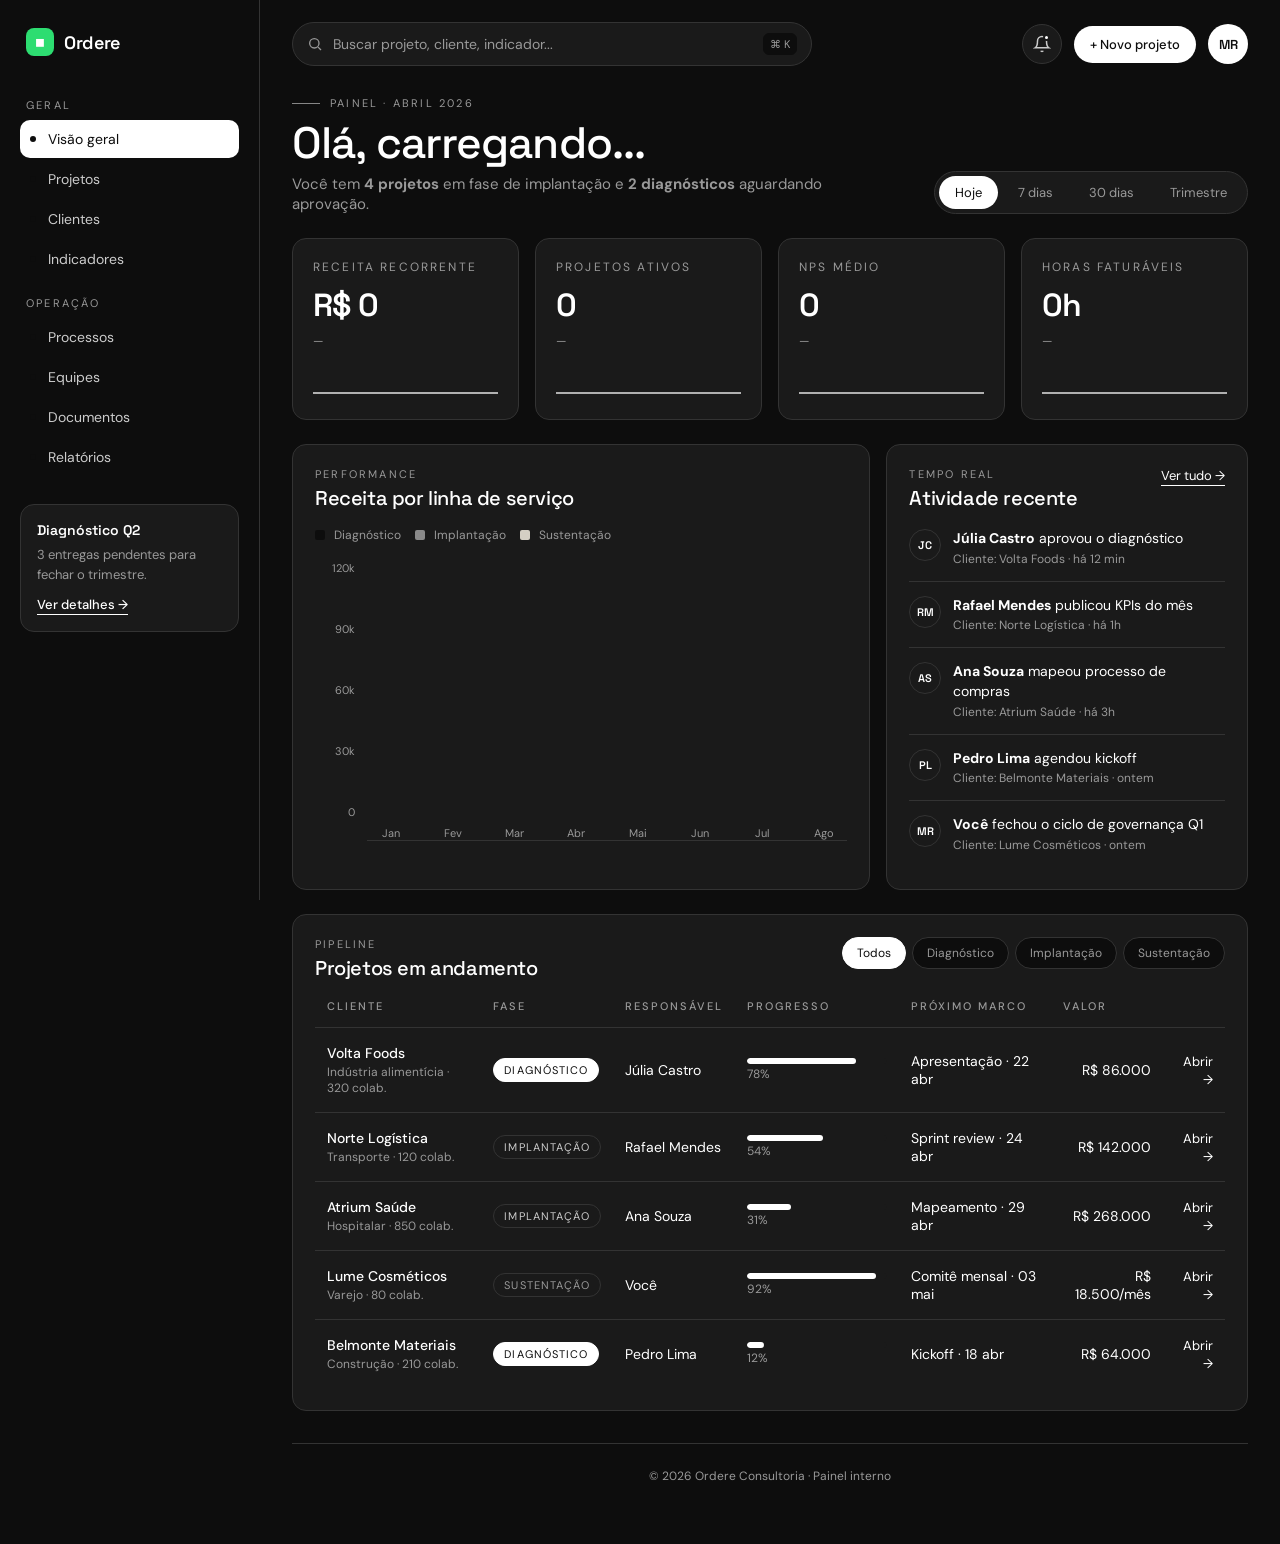
==== commit 03ebd19b: "Comit Login 3/10" ====
--- a/desboard.html
+++ b/desboard.html
@@ -8,6 +8,7 @@
   <link rel="preconnect" href="https://fonts.gstatic.com" crossorigin>
   <link href="https://fonts.googleapis.com/css2?family=DM+Sans:wght@400;500;600&family=Space+Grotesk:wght@400;500;600;700&display=swap" rel="stylesheet">
   <link rel="stylesheet" href="css/desboard2.css" />
+    <script type="module" src="js/desboard.js"></script>
 </head>
 <body>
   <div class="app">
@@ -88,7 +89,7 @@
       <section class="page-header">
         <div>
           <div class="eyebrow"><span class="rule"></span> Painel · Abril 2026</div>
-          <h1 class="page-title">Bom dia, Marina.</h1>
+          <h1 class="page-title">Olá, <span id="user-name">carregando...</span> </h1>
           <p class="page-sub">Você tem <strong>4 projetos</strong> em fase de implantação e <strong>2 diagnósticos</strong> aguardando aprovação.</p>
         </div>
         <div class="page-tabs">
@@ -103,37 +104,37 @@
       <section class="kpi-grid">
         <article class="kpi">
           <div class="kpi-label">Receita recorrente</div>
-          <div class="kpi-value">R$ 482.300</div>
-          <div class="kpi-delta up">▲ 12,4% vs. mês anterior</div>
+          <div class="kpi-value">R$ 0</div>
+          <div class="kpi-delta">—</div>
           <svg class="spark" viewBox="0 0 100 30" preserveAspectRatio="none">
-            <polyline points="0,22 12,18 24,20 36,14 48,16 60,9 72,11 84,5 100,7" fill="none" stroke="currentColor" stroke-width="1.5"/>
+            <polyline points="0,25 100,25" fill="none" stroke="currentColor" stroke-width="1.5"/>
           </svg>
         </article>
 
         <article class="kpi">
           <div class="kpi-label">Projetos ativos</div>
-          <div class="kpi-value">28</div>
-          <div class="kpi-delta up">▲ 3 novos esta semana</div>
+          <div class="kpi-value">0</div>
+          <div class="kpi-delta">—</div>
           <svg class="spark" viewBox="0 0 100 30" preserveAspectRatio="none">
-            <polyline points="0,18 14,20 28,15 42,17 56,12 70,14 84,9 100,11" fill="none" stroke="currentColor" stroke-width="1.5"/>
+            <polyline points="0,25 100,25" fill="none" stroke="currentColor" stroke-width="1.5"/>
           </svg>
         </article>
 
         <article class="kpi">
           <div class="kpi-label">NPS médio</div>
-          <div class="kpi-value">9,4</div>
-          <div class="kpi-delta up">▲ 0,3 pontos</div>
+          <div class="kpi-value">0</div>
+          <div class="kpi-delta">—</div>
           <svg class="spark" viewBox="0 0 100 30" preserveAspectRatio="none">
-            <polyline points="0,15 14,14 28,16 42,12 56,13 70,10 84,11 100,8" fill="none" stroke="currentColor" stroke-width="1.5"/>
+            <polyline points="0,25 100,25" fill="none" stroke="currentColor" stroke-width="1.5"/>
           </svg>
         </article>
 
         <article class="kpi">
           <div class="kpi-label">Horas faturáveis</div>
-          <div class="kpi-value">1.284h</div>
-          <div class="kpi-delta down">▼ 4,1% vs. meta</div>
+          <div class="kpi-value">0h</div>
+          <div class="kpi-delta">—</div>
           <svg class="spark" viewBox="0 0 100 30" preserveAspectRatio="none">
-            <polyline points="0,10 14,12 28,11 42,15 56,14 70,18 84,17 100,20" fill="none" stroke="currentColor" stroke-width="1.5"/>
+            <polyline points="0,25 100,25" fill="none" stroke="currentColor" stroke-width="1.5"/>
           </svg>
         </article>
       </section>
@@ -159,14 +160,14 @@
               <span>120k</span><span>90k</span><span>60k</span><span>30k</span><span>0</span>
             </div>
             <div class="bars">
-              <div class="bar-group"><div class="bar" style="--h:62%;background:#0d0d0d"></div><div class="bar" style="--h:38%;background:#8a8a8a"></div><div class="bar" style="--h:22%;background:#d4cfc4"></div><span class="x">Jan</span></div>
-              <div class="bar-group"><div class="bar" style="--h:55%;background:#0d0d0d"></div><div class="bar" style="--h:48%;background:#8a8a8a"></div><div class="bar" style="--h:30%;background:#d4cfc4"></div><span class="x">Fev</span></div>
-              <div class="bar-group"><div class="bar" style="--h:72%;background:#0d0d0d"></div><div class="bar" style="--h:54%;background:#8a8a8a"></div><div class="bar" style="--h:34%;background:#d4cfc4"></div><span class="x">Mar</span></div>
-              <div class="bar-group"><div class="bar" style="--h:68%;background:#0d0d0d"></div><div class="bar" style="--h:62%;background:#8a8a8a"></div><div class="bar" style="--h:40%;background:#d4cfc4"></div><span class="x">Abr</span></div>
-              <div class="bar-group"><div class="bar" style="--h:80%;background:#0d0d0d"></div><div class="bar" style="--h:58%;background:#8a8a8a"></div><div class="bar" style="--h:42%;background:#d4cfc4"></div><span class="x">Mai</span></div>
-              <div class="bar-group"><div class="bar" style="--h:88%;background:#0d0d0d"></div><div class="bar" style="--h:66%;background:#8a8a8a"></div><div class="bar" style="--h:48%;background:#d4cfc4"></div><span class="x">Jun</span></div>
-              <div class="bar-group"><div class="bar" style="--h:74%;background:#0d0d0d"></div><div class="bar" style="--h:70%;background:#8a8a8a"></div><div class="bar" style="--h:52%;background:#d4cfc4"></div><span class="x">Jul</span></div>
-              <div class="bar-group"><div class="bar" style="--h:92%;background:#0d0d0d"></div><div class="bar" style="--h:74%;background:#8a8a8a"></div><div class="bar" style="--h:58%;background:#d4cfc4"></div><span class="x">Ago</span></div>
+              <div class="bar-group"><div class="bar" style="--h:0%;background:#0d0d0d"></div><div class="bar" style="--h:0%;background:#8a8a8a"></div><div class="bar" style="--h:0%;background:#d4cfc4"></div><span class="x">Jan</span></div>
+              <div class="bar-group"><div class="bar" style="--h:0%;background:#0d0d0d"></div><div class="bar" style="--h:0%;background:#8a8a8a"></div><div class="bar" style="--h:0%;background:#d4cfc4"></div><span class="x">Fev</span></div>
+              <div class="bar-group"><div class="bar" style="--h:0%;background:#0d0d0d"></div><div class="bar" style="--h:0%;background:#8a8a8a"></div><div class="bar" style="--h:0%;background:#d4cfc4"></div><span class="x">Mar</span></div>
+              <div class="bar-group"><div class="bar" style="--h:0%;background:#0d0d0d"></div><div class="bar" style="--h:0%;background:#8a8a8a"></div><div class="bar" style="--h:0%;background:#d4cfc4"></div><span class="x">Abr</span></div>
+              <div class="bar-group"><div class="bar" style="--h:0%;background:#0d0d0d"></div><div class="bar" style="--h:0%;background:#8a8a8a"></div><div class="bar" style="--h:0%;background:#d4cfc4"></div><span class="x">Mai</span></div>
+              <div class="bar-group"><div class="bar" style="--h:0%;background:#0d0d0d"></div><div class="bar" style="--h:0%;background:#8a8a8a"></div><div class="bar" style="--h:0%;background:#d4cfc4"></div><span class="x">Jun</span></div>
+              <div class="bar-group"><div class="bar" style="--h:0%;background:#0d0d0d"></div><div class="bar" style="--h:0%;background:#8a8a8a"></div><div class="bar" style="--h:0%;background:#d4cfc4"></div><span class="x">Jul</span></div>
+              <div class="bar-group"><div class="bar" style="--h:0%;background:#0d0d0d"></div><div class="bar" style="--h:0%;background:#8a8a8a"></div><div class="bar" style="--h:0%;background:#d4cfc4"></div><span class="x">Ago</span></div>
             </div>
           </div>
         </article>
@@ -320,5 +321,6 @@
       </footer>
     </main>
   </div>
+
 </body>
 </html>
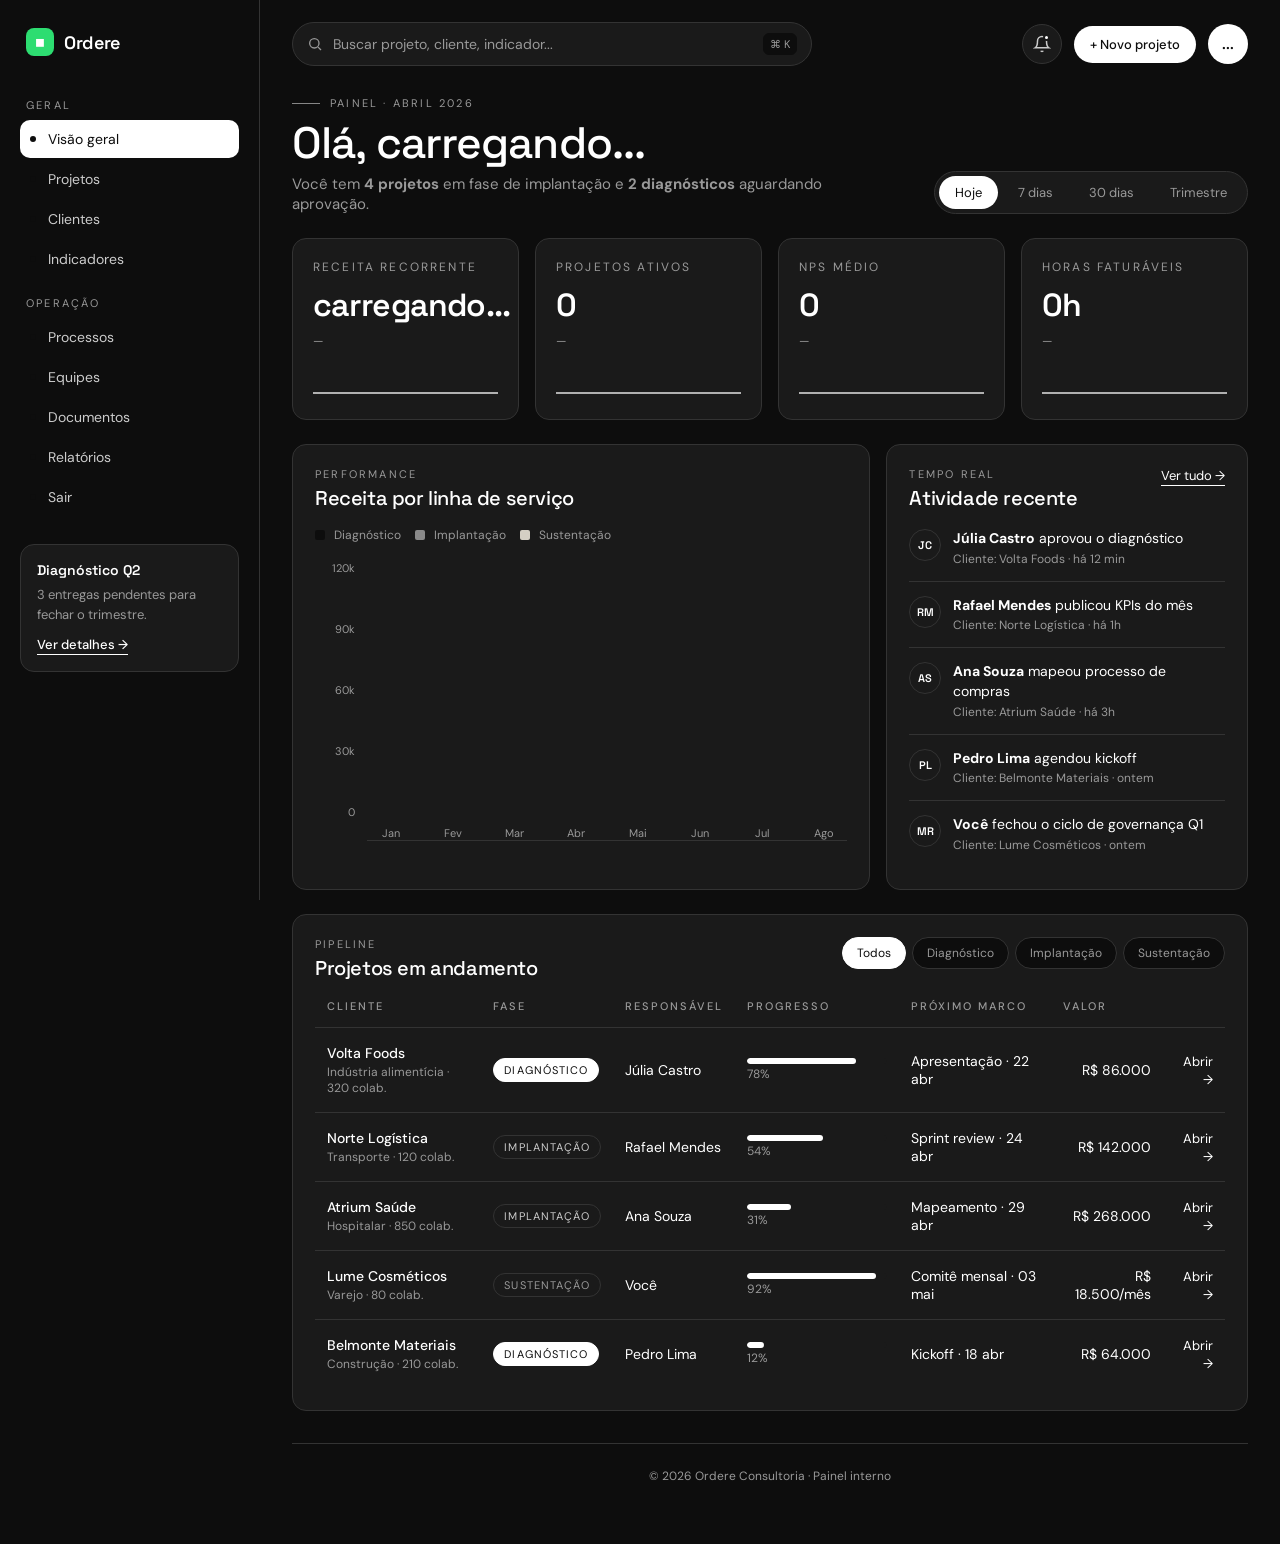
==== commit 08e1d87f: "feat: adiciona colunas no banco de dados" ====
--- a/desboard.html
+++ b/desboard.html
@@ -8,6 +8,7 @@
   <link rel="preconnect" href="https://fonts.gstatic.com" crossorigin>
   <link href="https://fonts.googleapis.com/css2?family=DM+Sans:wght@400;500;600&family=Space+Grotesk:wght@400;500;600;700&display=swap" rel="stylesheet">
   <link rel="stylesheet" href="css/desboard2.css" />
+  <link rel="shortcut icon" href="assets/favicon-16x16.png" type="image/x-icon">
     <script type="module" src="js/desboard.js"></script>
 </head>
 <body>
@@ -52,8 +53,13 @@
           <a href="#" class="side-link">
             <span class="dot"></span> Relatórios
           </a>
+          <a href="index.html" class="side-link">
+            <span class="dot"></span> Sair
+          </a>
         </nav>
       </div>
+
+
 
       <div class="side-card">
         <div class="side-card-title">Diagnóstico Q2</div>
@@ -81,7 +87,7 @@
             <span class="badge"></span>
           </button>
           <button class="btn-primary">+ Novo projeto</button>
-          <div class="avatar">MR</div>
+          <div class="avatar" id="account-avatar">...</div>
         </div>
       </header>
 
@@ -104,7 +110,7 @@
       <section class="kpi-grid">
         <article class="kpi">
           <div class="kpi-label">Receita recorrente</div>
-          <div class="kpi-value">R$ 0</div>
+          <div class="kpi-value"><span id="money-test">carregando...</span></div>
           <div class="kpi-delta">—</div>
           <svg class="spark" viewBox="0 0 100 30" preserveAspectRatio="none">
             <polyline points="0,25 100,25" fill="none" stroke="currentColor" stroke-width="1.5"/>
